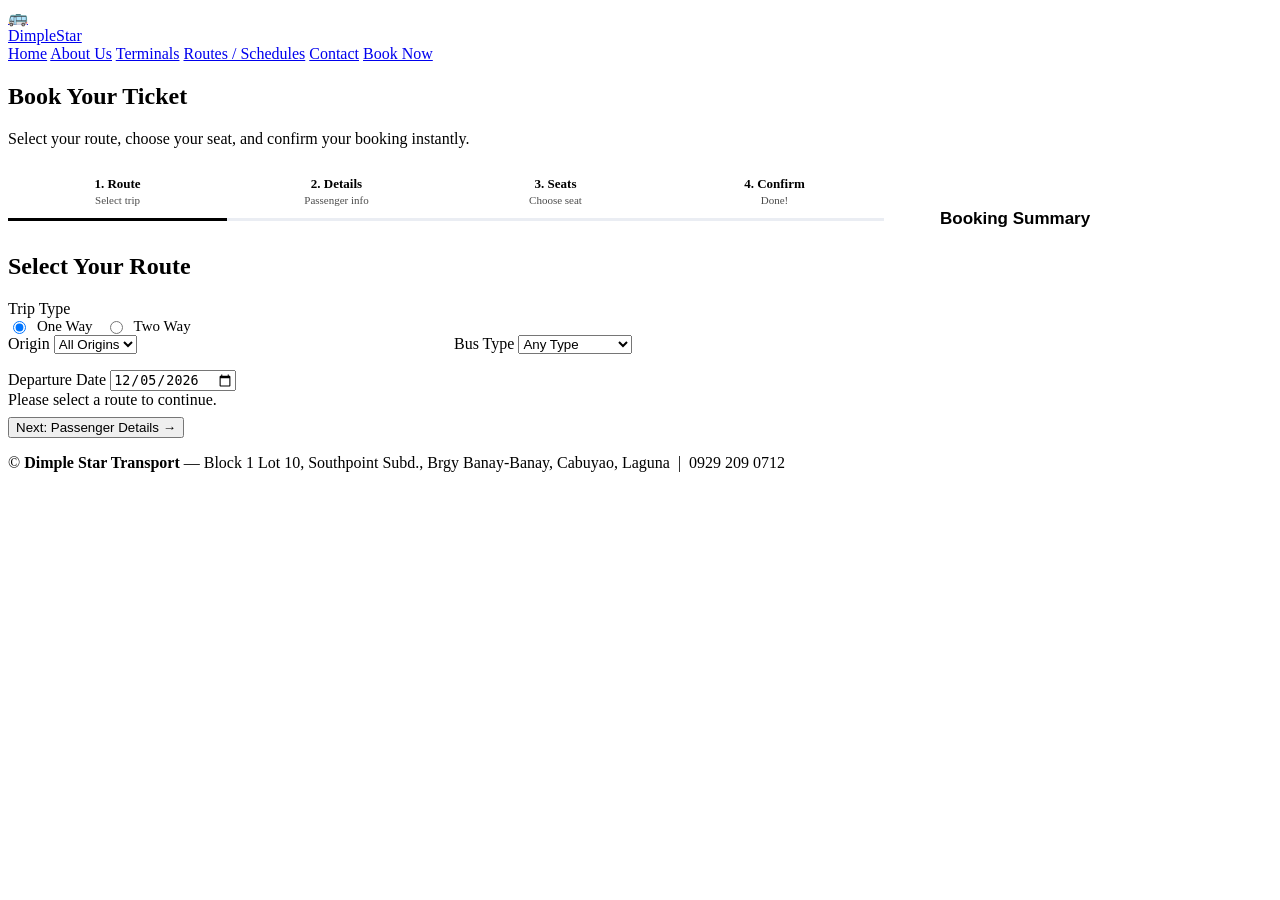
==== book.html @ 9d437df9 "redid the whole thing" ====
<!DOCTYPE html>
<html lang="en">
<head>
  <meta charset="UTF-8" />
  <meta name="viewport" content="width=device-width, initial-scale=1.0" />
  <title>Book Now — Dimple Star Transport</title>
  <link rel="stylesheet" href="style.css" />
  <style>
    .book-layout { display: grid; grid-template-columns: 1fr 360px; gap: 28px; }
    @media (max-width: 900px) { .book-layout { grid-template-columns: 1fr; } }

    .step-bar { display:flex; gap:0; margin-bottom:32px; }
    .step { flex:1; text-align:center; padding:12px 8px; font-size:13px; font-weight:600; color:var(--gray); border-bottom:3px solid #EAEDF3; transition:.2s; }
    .step.active { color:var(--navy); border-bottom-color:var(--gold); }
    .step.done   { color:var(--gold-dk); border-bottom-color:var(--gold); }
    .step span { display:block; font-size:11px; font-weight:400; margin-top:2px; opacity:.7; }

    .form-section { display:none; }
    .form-section.visible { display:block; }

    .route-option {
      border:2px solid #EAEDF3; border-radius:12px; padding:18px 20px;
      cursor:pointer; transition:.2s; margin-bottom:12px; display:flex; gap:16px; align-items:center;
    }
    .route-option:hover { border-color:var(--gold); background:rgba(232,160,32,.04); }
    .route-option.selected { border-color:var(--gold); background:rgba(232,160,32,.08); }
    .route-option input[type=radio] { display:none; }
    .route-time { font-family:'Syne',sans-serif; font-size:20px; font-weight:800; color:var(--navy); min-width:80px; }
    .route-meta { flex:1; }
    .route-meta small { color:var(--gray); font-size:13px; }
    .route-price { font-family:'Syne',sans-serif; font-size:18px; font-weight:800; color:var(--gold-dk); }

    .seat-grid {
      display:grid; grid-template-columns: repeat(4, 1fr);
      gap:8px; margin:20px 0;
    }
    .seat {
      aspect-ratio:1; display:flex; align-items:center; justify-content:center;
      border:2px solid #DDE0E8; border-radius:8px;
      font-size:12px; font-weight:600; color:var(--gray);
      cursor:pointer; transition:.2s;
      background: var(--white);
    }
    .seat:hover:not(.taken) { border-color:var(--gold); color:var(--navy); background:rgba(232,160,32,.08); }
    .seat.selected { border-color:var(--gold); background:var(--gold); color:var(--navy); }
    .seat.taken { background:#F0F0F0; color:#ccc; cursor:not-allowed; border-color:#E8E8E8; }
    .seat-legend { display:flex; gap:20px; font-size:12px; color:var(--gray); margin-bottom:12px; flex-wrap:wrap; }
    .seat-legend span { display:flex; align-items:center; gap:6px; }
    .leg-box { width:14px; height:14px; border-radius:4px; border:2px solid; }

    .summary-box { background:var(--navy); color:var(--white); border-radius:14px; padding:28px; position:sticky; top:90px; }
    .summary-box h3 { font-family:'Syne',sans-serif; font-size:17px; font-weight:700; margin-bottom:20px; color:var(--gold-lt); }
    .sum-row { display:flex; justify-content:space-between; font-size:14px; padding:8px 0; border-bottom:1px solid rgba(255,255,255,.1); }
    .sum-row:last-of-type { border-bottom:none; }
    .sum-label { color:rgba(255,255,255,.6); }
    .sum-val { font-weight:500; }
    .sum-total { font-family:'Syne',sans-serif; font-size:22px; font-weight:800; color:var(--gold-lt); margin-top:16px; }

    .confirmation-box { text-align:center; padding:40px 20px; }
    .conf-icon { font-size:64px; margin-bottom:16px; }
    .conf-ticket { background:var(--navy); border-radius:14px; padding:28px; text-align:left; margin-top:24px; color:var(--white); }
    .conf-ticket .ticket-row { display:flex; justify-content:space-between; padding:8px 0; border-bottom:1px solid rgba(255,255,255,.1); font-size:14px; }
    .conf-ticket .ticket-row:last-child { border-bottom:none; }
    .conf-ticket .t-label { color:rgba(255,255,255,.55); }
    .conf-ticket .ticket-num { font-family:'Syne',sans-serif; font-size:28px; font-weight:800; color:var(--gold-lt); margin-bottom:16px; }
  </style>
</head>
<body>

<header class="site-header">
  <a href="index.html" class="brand">
    <div class="brand-icon">🚌</div>
    <div class="brand-name">Dimple<span>Star</span></div>
  </a>
  <nav>
    <a href="index.html">Home</a>
    <a href="about.html">About Us</a>
    <a href="terminal.html">Terminals</a>
    <a href="routeschedule.html">Routes / Schedules</a>
    <a href="contact.html">Contact</a>
    <a href="book.html" class="book-btn active">Book Now</a>
  </nav>
  <div class="nav-auth" id="nav-auth"></div>
</header>

<section class="page-hero">
  <h1>Book Your <span class="accent">Ticket</span></h1>
  <p>Select your route, choose your seat, and confirm your booking instantly.</p>
</section>

<div class="main-content">
  <div class="book-layout">
    <!-- LEFT PANEL -->
    <div class="card">
      <!-- Step Bar -->
      <div class="step-bar">
        <div class="step active" id="tab1">1. Route<span>Select trip</span></div>
        <div class="step" id="tab2">2. Details<span>Passenger info</span></div>
        <div class="step" id="tab3">3. Seats<span>Choose seat</span></div>
        <div class="step" id="tab4">4. Confirm<span>Done!</span></div>
      </div>

      <!-- STEP 1: Route -->
      <div class="form-section visible" id="step1">
        <h2>Select Your Route</h2>
        <div class="field">
          <label>Trip Type</label>
          <div style="display:flex;gap:12px;">
            <label style="display:flex;align-items:center;gap:8px;text-transform:none;font-size:15px;color:var(--text);font-weight:400;cursor:pointer;">
              <input type="radio" name="way" value="1" checked id="oneWay"> One Way
            </label>
            <label style="display:flex;align-items:center;gap:8px;text-transform:none;font-size:15px;color:var(--text);font-weight:400;cursor:pointer;">
              <input type="radio" name="way" value="2" id="twoWay"> Two Way
            </label>
          </div>
        </div>

        <div style="display:grid;grid-template-columns:1fr 1fr;gap:16px;">
          <div class="field">
            <label>Origin</label>
            <select id="sel-origin" onchange="filterRoutes()">
              <option value="">All Origins</option>
            </select>
          </div>
          <div class="field">
            <label>Bus Type</label>
            <select id="sel-type" onchange="filterRoutes()">
              <option value="">Any Type</option>
              <option>Air Conditioned</option>
              <option>Ordinary</option>
            </select>
          </div>
          <div class="field">
            <label>Departure Date</label>
            <input type="date" id="dep-date" min="" />
          </div>
          <div class="field" id="return-field" style="display:none;">
            <label>Return Date</label>
            <input type="date" id="ret-date" />
          </div>
        </div>

        <div id="route-list"></div>
        <div id="route-error" class="alert alert-error">Please select a route to continue.</div>
        <button class="btn btn-primary" onclick="goStep(2)" style="margin-top:8px;">Next: Passenger Details →</button>
      </div>

      <!-- STEP 2: Details -->
      <div class="form-section" id="step2">
        <h2>Passenger Details</h2>
        <div style="display:grid;grid-template-columns:1fr 1fr;gap:16px;">
          <div class="field">
            <label>First Name</label>
            <input type="text" id="p-fname" placeholder="Juan" />
          </div>
          <div class="field">
            <label>Last Name</label>
            <input type="text" id="p-lname" placeholder="dela Cruz" />
          </div>
        </div>
        <div class="field">
          <label>Email Address</label>
          <input type="email" id="p-email" placeholder="juan@example.com" />
        </div>
        <div class="field">
          <label>Mobile Number</label>
          <input type="text" id="p-mobile" placeholder="09XX XXX XXXX" />
        </div>
        <div class="field">
          <label>Address</label>
          <input type="text" id="p-address" placeholder="Street, City, Province" />
        </div>
        <div class="field">
          <label>Number of Passengers</label>
          <input type="number" id="p-count" value="1" min="1" max="10" onchange="updateSeatCount()" />
        </div>
        <div id="details-error" class="alert alert-error">Please fill in all required fields.</div>
        <div style="display:flex;gap:12px;">
          <button class="btn btn-outline" onclick="goStep(1)">← Back</button>
          <button class="btn btn-primary" onclick="goStep(3)">Next: Choose Seats →</button>
        </div>
      </div>

      <!-- STEP 3: Seats -->
      <div class="form-section" id="step3">
        <h2>Choose Your Seat(s)</h2>
        <p style="font-size:14px;color:var(--gray);margin-bottom:16px;">Select <span id="need-seats" style="font-weight:600;color:var(--navy);">1</span> seat(s).</p>
        <div class="seat-legend">
          <span><span class="leg-box" style="background:#fff;border-color:#DDE0E8;"></span> Available</span>
          <span><span class="leg-box" style="background:var(--gold);border-color:var(--gold);"></span> Selected</span>
          <span><span class="leg-box" style="background:#F0F0F0;border-color:#E8E8E8;"></span> Taken</span>
        </div>
        <div class="seat-grid" id="seat-grid"></div>
        <div id="seat-error" class="alert alert-error">Please select the correct number of seats.</div>
        <div style="display:flex;gap:12px;">
          <button class="btn btn-outline" onclick="goStep(2)">← Back</button>
          <button class="btn btn-primary" onclick="goStep(4)">Confirm Booking →</button>
        </div>
      </div>

      <!-- STEP 4: Confirmation -->
      <div class="form-section" id="step4">
        <div class="confirmation-box">
          <div class="conf-icon">🎉</div>
          <h2 style="font-family:'Syne',sans-serif;font-weight:800;font-size:26px;color:var(--navy);">Booking Confirmed!</h2>
          <p style="color:var(--gray);margin-top:8px;">Your ticket has been reserved. Please arrive 30 minutes before departure.</p>
          <div class="conf-ticket">
            <div class="ticket-num" id="conf-ticketnum">TKT-000000</div>
            <div id="conf-details"></div>
          </div>
          <div style="margin-top:24px;display:flex;gap:12px;justify-content:center;flex-wrap:wrap;">
            <button class="btn btn-primary" onclick="window.print()">🖨️ Print Ticket</button>
            <a href="index.html" class="btn btn-outline">Back to Home</a>
          </div>
        </div>
      </div>
    </div>

    <!-- RIGHT: Summary -->
    <div>
      <div class="summary-box" id="summary-box">
        <h3>Booking Summary</h3>
        <div id="sum-content">
          <p style="color:rgba(255,255,255,.5);font-size:14px;">Select a route to see your summary.</p>
        </div>
      </div>
    </div>
  </div>
</div>

<footer class="site-footer">
  <p>&copy; <strong>Dimple Star Transport</strong> — Block 1 Lot 10, Southpoint Subd., Brgy Banay-Banay, Cabuyao, Laguna &nbsp;|&nbsp; 0929 209 0712</p>
</footer>

<script src="data.js"></script>
<script>
  // Preselect date
  const dateIn = document.getElementById('dep-date');
  dateIn.min = new Date().toISOString().split('T')[0];
  dateIn.value = dateIn.min;

  // Populate origins
  const origins = [...new Set(ROUTES.map(r => r.origin.trim()))].sort();
  const oSel = document.getElementById('sel-origin');
  origins.forEach(o => { const opt = document.createElement('option'); opt.value = opt.textContent = o; oSel.appendChild(opt); });

  // Two-way toggle
  document.querySelectorAll('[name=way]').forEach(r => {
    r.addEventListener('change', () => {
      document.getElementById('return-field').style.display = r.value === '2' ? 'block' : 'none';
    });
  });

  // Pre-select from URL
  const params = new URLSearchParams(location.search);
  const preBusid = params.get('busid');

  let selectedRoute = null;
  let selectedSeats = [];
  const TAKEN_SEATS = [7,8,9,10,11,12,13]; // from DB regs table

  function filterRoutes() {
    const origin = document.getElementById('sel-origin').value.trim();
    const type   = document.getElementById('sel-type').value;
    const filtered = ROUTES.filter(r => {
      if (origin && r.origin.trim() !== origin) return false;
      if (type   && r.bustype !== type) return false;
      return true;
    });
    renderRouteList(filtered);
  }

  function renderRouteList(list) {
    const el = document.getElementById('route-list');
    if (!list.length) { el.innerHTML = '<p style="color:var(--gray);padding:20px 0;">No routes match your filters.</p>'; return; }
    el.innerHTML = list.map(r => `
      <label class="route-option ${selectedRoute && selectedRoute.busid === r.busid ? 'selected' : ''}" onclick="selectRoute(${r.busid})">
        <input type="radio" name="route" value="${r.busid}" ${selectedRoute && selectedRoute.busid === r.busid ? 'checked' : ''} />
        <div class="route-time">${r.time}</div>
        <div class="route-meta">
          <strong>${r.origin} → ${r.destination}</strong><br>
          <small><span class="badge ${r.bustype==='Air Conditioned'?'badge-ac':'badge-ord'}">${r.bustype}</span></small>
        </div>
        <div class="route-price">₱${r.price}</div>
      </label>
    `).join('');
  }

  function selectRoute(busid) {
    selectedRoute = ROUTES.find(r => r.busid === busid);
    document.querySelectorAll('.route-option').forEach(el => el.classList.remove('selected'));
    event.currentTarget.classList.add('selected');
    updateSummary();
  }

  function updateSummary() {
    const count = parseInt(document.getElementById('p-count')?.value || 1);
    if (!selectedRoute) return;
    const total = selectedRoute.price * count;
    document.getElementById('sum-content').innerHTML = `
      <div class="sum-row"><span class="sum-label">Route</span><span class="sum-val">${selectedRoute.origin} → ${selectedRoute.destination}</span></div>
      <div class="sum-row"><span class="sum-label">Departure</span><span class="sum-val">${selectedRoute.time}</span></div>
      <div class="sum-row"><span class="sum-label">Bus Type</span><span class="sum-val">${selectedRoute.bustype}</span></div>
      <div class="sum-row"><span class="sum-label">Passengers</span><span class="sum-val">${count}</span></div>
      <div class="sum-row"><span class="sum-label">Price / pax</span><span class="sum-val">₱${selectedRoute.price}</span></div>
      <div class="sum-total">Total: ₱${total.toLocaleString()}</div>
    `;
  }

  function updateSeatCount() { updateSummary(); document.getElementById('need-seats').textContent = document.getElementById('p-count').value; }

  function buildSeatGrid() {
    const grid = document.getElementById('seat-grid');
    grid.innerHTML = '';
    selectedSeats = [];
    for (let i = 1; i <= 40; i++) {
      const div = document.createElement('div');
      div.className = 'seat' + (TAKEN_SEATS.includes(i) ? ' taken' : '');
      div.textContent = i;
      if (!TAKEN_SEATS.includes(i)) div.onclick = () => toggleSeat(i, div);
      grid.appendChild(div);
    }
  }

  function toggleSeat(num, el) {
    const need = parseInt(document.getElementById('p-count').value);
    if (el.classList.contains('selected')) {
      el.classList.remove('selected');
      selectedSeats = selectedSeats.filter(s => s !== num);
    } else {
      if (selectedSeats.length >= need) {
        alert(`You can only select ${need} seat(s). Deselect one first.`);
        return;
      }
      el.classList.add('selected');
      selectedSeats.push(num);
    }
  }

  function goStep(n) {
    // Validate
    if (n === 2 && !selectedRoute) {
      document.getElementById('route-error').classList.add('show'); return;
    }
    document.getElementById('route-error')?.classList.remove('show');

    if (n === 3) {
      const fname = document.getElementById('p-fname').value.trim();
      const lname = document.getElementById('p-lname').value.trim();
      const email = document.getElementById('p-email').value.trim();
      const mobile = document.getElementById('p-mobile').value.trim();
      if (!fname || !lname || !email || !mobile) {
        document.getElementById('details-error').classList.add('show'); return;
      }
      document.getElementById('details-error').classList.remove('show');
      document.getElementById('need-seats').textContent = document.getElementById('p-count').value;
      buildSeatGrid();
    }

    if (n === 4) {
      const need = parseInt(document.getElementById('p-count').value);
      if (selectedSeats.length !== need) {
        document.getElementById('seat-error').classList.add('show'); return;
      }
      document.getElementById('seat-error').classList.remove('show');
      // Save & show confirmation
      const booking = {
        name: document.getElementById('p-fname').value + ' ' + document.getElementById('p-lname').value,
        email: document.getElementById('p-email').value,
        mobile: document.getElementById('p-mobile').value,
        address: document.getElementById('p-address').value,
        bustype: selectedRoute.bustype,
        origin: selectedRoute.origin,
        destination: selectedRoute.destination,
        time: selectedRoute.time,
        price: selectedRoute.price * need,
        seats: selectedSeats.join(', '),
        date: document.getElementById('dep-date').value
      };
      const ticketNum = saveBooking(booking);
      document.getElementById('conf-ticketnum').textContent = 'TKT-' + ticketNum;
      document.getElementById('conf-details').innerHTML = `
        <div class="ticket-row"><span class="t-label">Passenger</span><span>${booking.name}</span></div>
        <div class="ticket-row"><span class="t-label">Route</span><span>${booking.origin} → ${booking.destination}</span></div>
        <div class="ticket-row"><span class="t-label">Departure</span><span>${booking.date} &nbsp; ${booking.time}</span></div>
        <div class="ticket-row"><span class="t-label">Bus Type</span><span>${booking.bustype}</span></div>
        <div class="ticket-row"><span class="t-label">Seats</span><span>${booking.seats}</span></div>
        <div class="ticket-row"><span class="t-label">Total Fare</span><span style="color:var(--gold-lt);font-weight:600;">₱${booking.price.toLocaleString()}</span></div>
      `;
    }

    // Switch steps
    for (let i = 1; i <= 4; i++) {
      document.getElementById('step'+i).classList.toggle('visible', i === n);
      const tab = document.getElementById('tab'+i);
      tab.classList.remove('active','done');
      if (i === n) tab.classList.add('active');
      if (i < n)  tab.classList.add('done');
    }
    updateSummary();
  }

  // Init
  filterRoutes();
  if (preBusid) {
    const r = ROUTES.find(r => r.busid == preBusid);
    if (r) {
      selectedRoute = r;
      document.getElementById('sel-origin').value = r.origin.trim();
      document.getElementById('sel-type').value = r.bustype;
      filterRoutes();
      updateSummary();
    }
  }
  renderNavAuth();
</script>
</body>
</html>
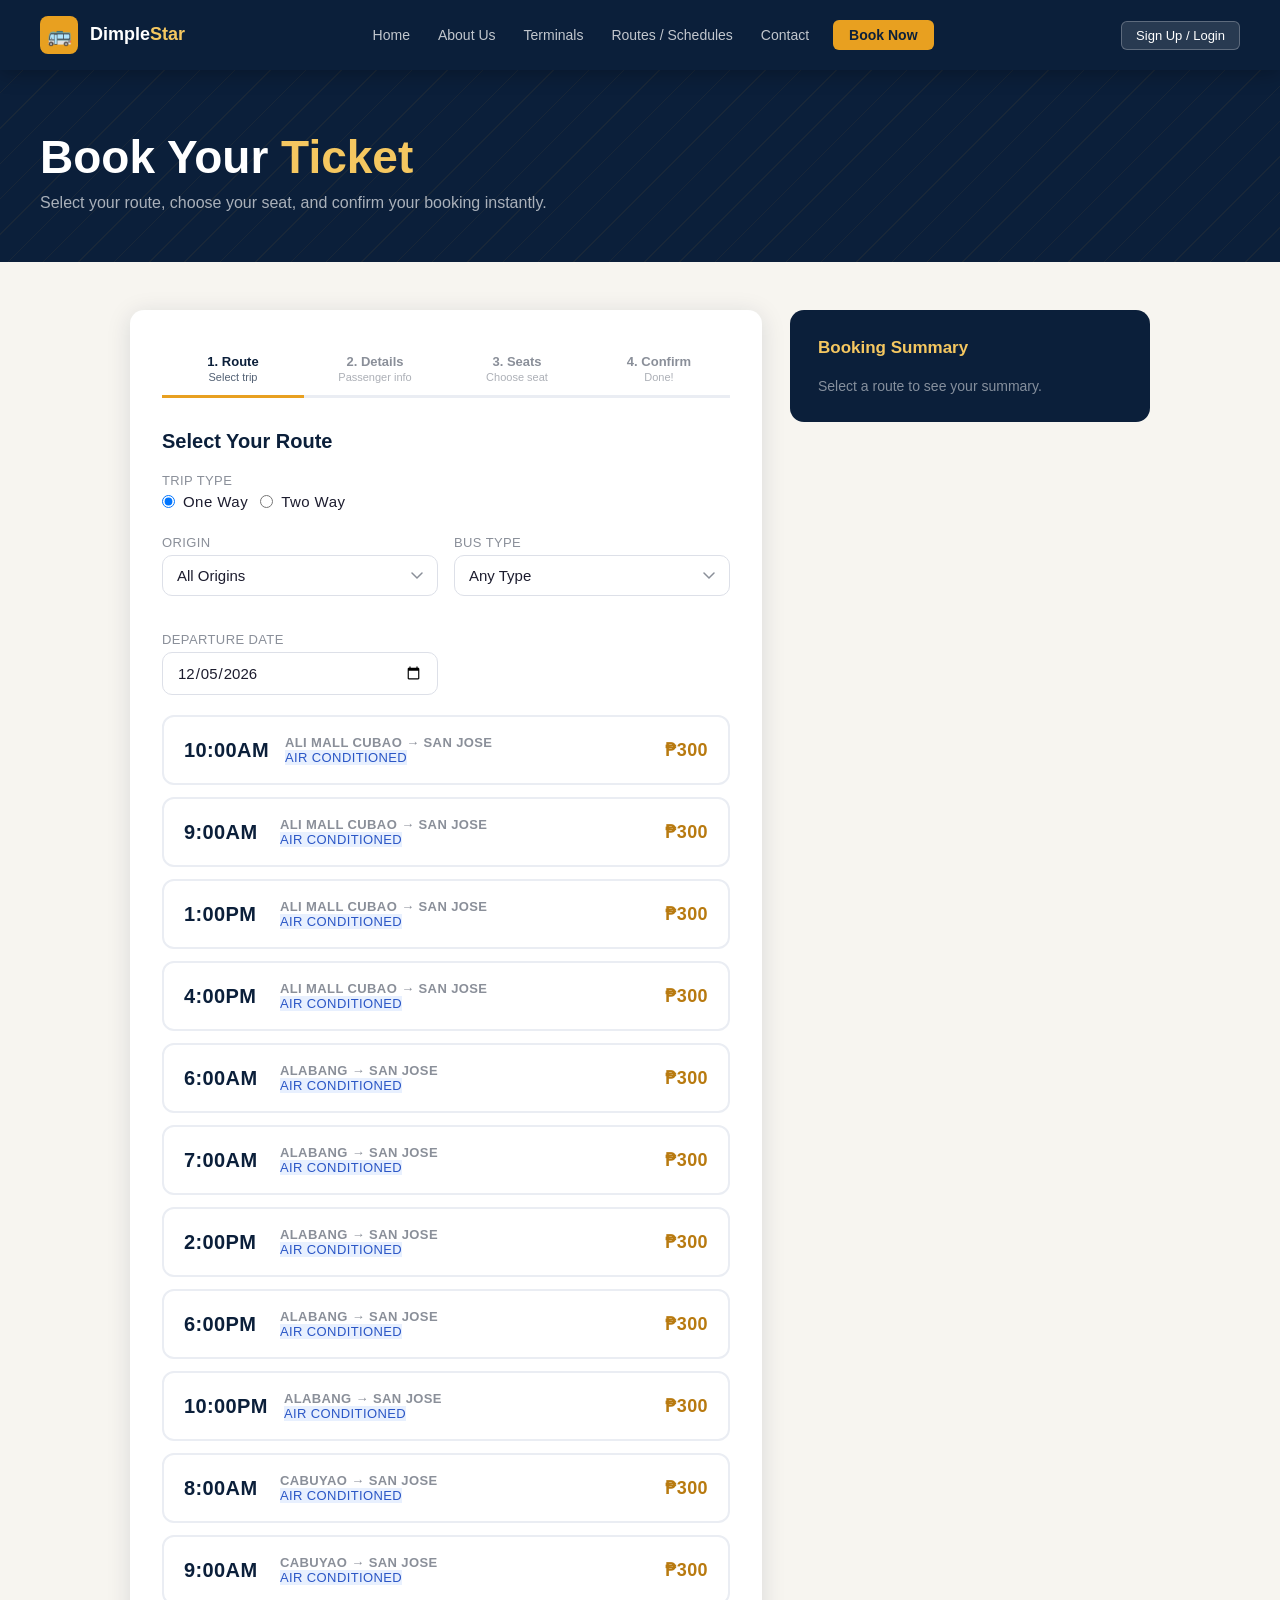
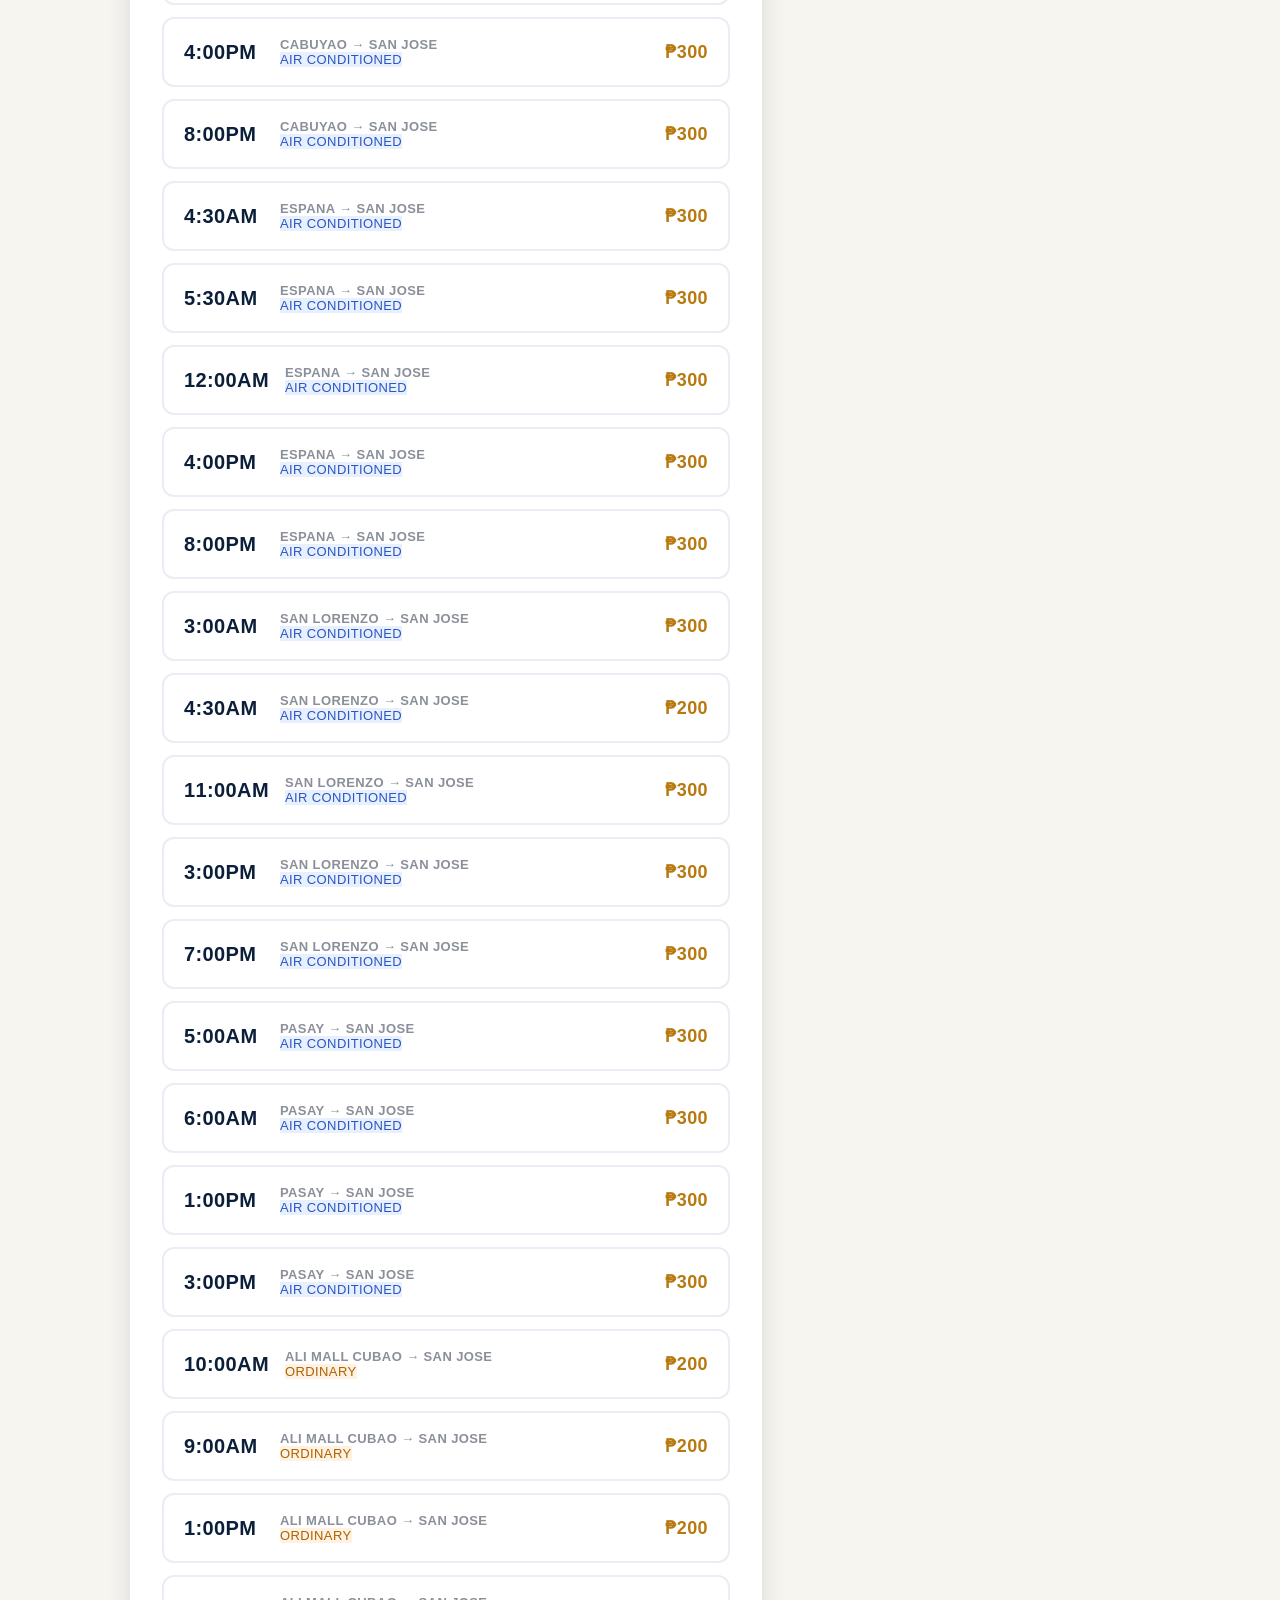
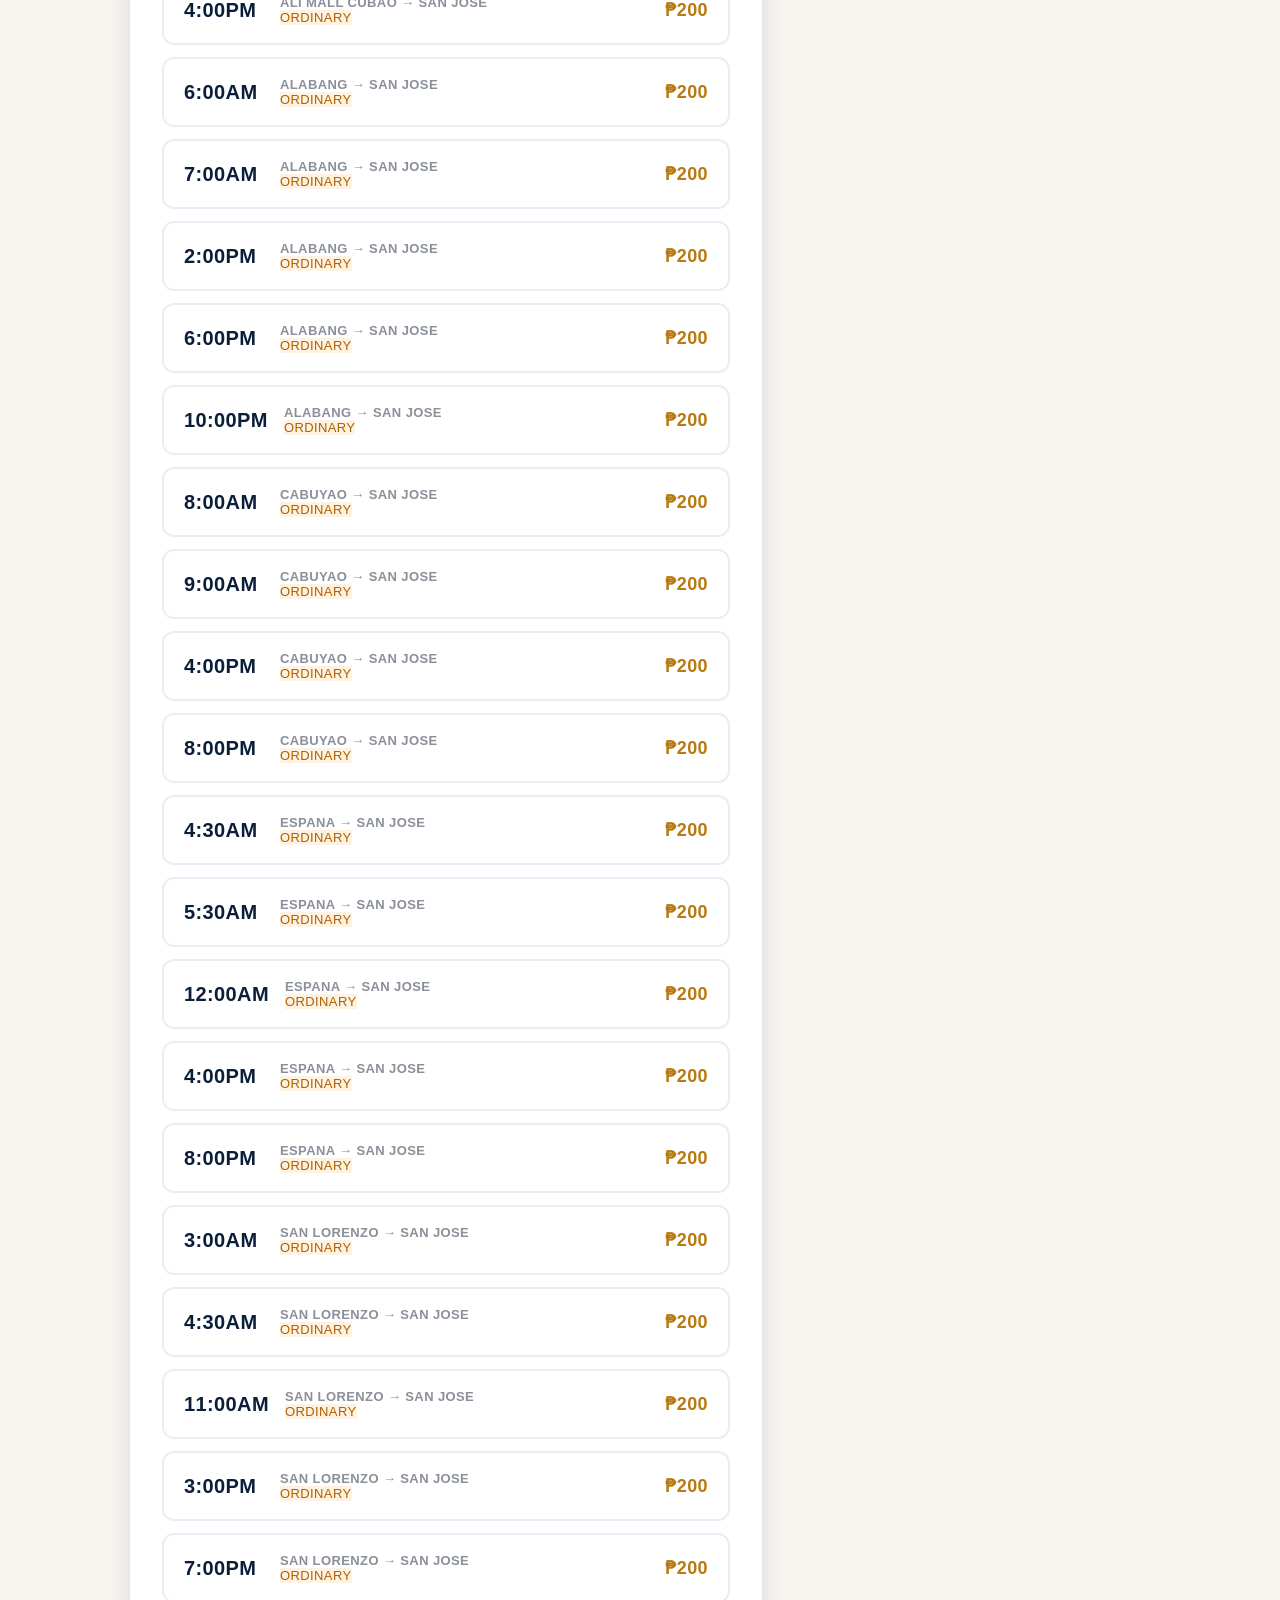
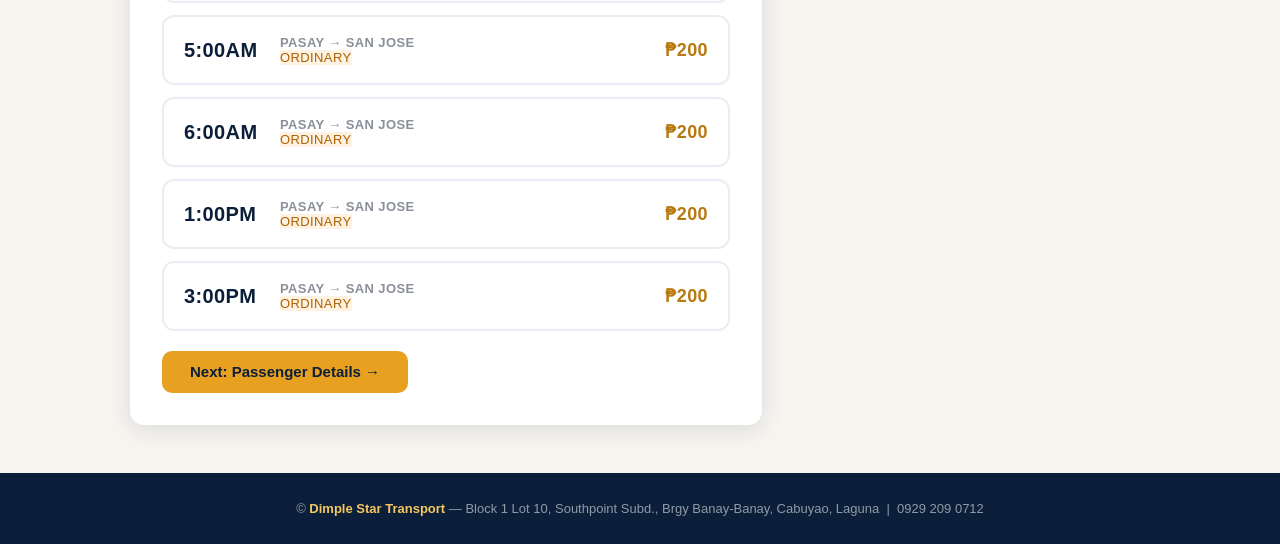
==== commit 29e82db7: "fixed UI" ====
--- a/book.html
+++ b/book.html
@@ -7,7 +7,7 @@
   <link rel="stylesheet" href="style.css" />
   <style>
     .book-layout { display: grid; grid-template-columns: 1fr 360px; gap: 28px; }
-    @media (max-width: 900px) { .book-layout { grid-template-columns: 1fr; } }
+    @media (max-width: 960px) { .book-layout { grid-template-columns: 1fr; } .summary-box { position: static; } }
 
     .step-bar { display:flex; gap:0; margin-bottom:32px; }
     .step { flex:1; text-align:center; padding:12px 8px; font-size:13px; font-weight:600; color:var(--gray); border-bottom:3px solid #EAEDF3; transition:.2s; }
@@ -81,7 +81,18 @@
     <a href="book.html" class="book-btn active">Book Now</a>
   </nav>
   <div class="nav-auth" id="nav-auth"></div>
+  <button class="hamburger" id="hamburger" aria-label="Toggle menu" onclick="toggleMenu()">
+    <span></span><span></span><span></span>
+  </button>
 </header>
+<nav class="mobile-nav" id="mobile-nav">
+  <a href="index.html">Home</a>
+  <a href="about.html">About Us</a>
+  <a href="terminal.html">Terminals</a>
+  <a href="routeschedule.html">Routes / Schedules</a>
+  <a href="contact.html">Contact</a>
+  <a href="book.html" class="book-btn">Book Now</a>
+</nav>
 
 <section class="page-hero">
   <h1>Book Your <span class="accent">Ticket</span></h1>
@@ -414,5 +425,14 @@
   }
   renderNavAuth();
 </script>
+
+<script>
+function toggleMenu() {
+  var hb = document.getElementById('hamburger');
+  var mn = document.getElementById('mobile-nav');
+  if (hb) hb.classList.toggle('open');
+  if (mn) mn.classList.toggle('open');
+}
+</script>
 </body>
 </html>
--- a/style.css
+++ b/style.css
@@ -0,0 +1,412 @@
+/* ===== Dimple Star Transport — Global Styles ===== */
+@import url('https://fonts.googleapis.com/css2?family=Syne:wght@400;600;700;800&family=DM+Sans:wght@300;400;500&display=swap');
+
+:root {
+  --gold:    #E8A020;
+  --gold-lt: #F5C760;
+  --gold-dk: #B87A10;
+  --navy:    #0B1F3A;
+  --navy-md: #152D52;
+  --navy-lt: #1E3F6E;
+  --white:   #FFFFFF;
+  --off:     #F7F5F0;
+  --gray:    #8A8F99;
+  --text:    #1C1C2E;
+  --radius:  10px;
+  --shadow:  0 4px 24px rgba(11,31,58,.13);
+  --header-h: 70px;
+}
+
+*, *::before, *::after { box-sizing: border-box; margin: 0; padding: 0; }
+
+html { scroll-behavior: smooth; }
+
+body {
+  font-family: 'DM Sans', sans-serif;
+  background: var(--off);
+  color: var(--text);
+  min-height: 100vh;
+  display: flex;
+  flex-direction: column;
+}
+
+/* ================================================================
+   HEADER
+   ================================================================ */
+.site-header {
+  background: var(--navy);
+  color: var(--white);
+  padding: 0 40px;
+  display: flex;
+  align-items: center;
+  justify-content: space-between;
+  height: var(--header-h);
+  position: sticky;
+  top: 0;
+  z-index: 100;
+  box-shadow: 0 2px 20px rgba(0,0,0,.3);
+}
+
+.site-header .brand {
+  display: flex;
+  align-items: center;
+  gap: 12px;
+  text-decoration: none;
+  flex-shrink: 0;
+}
+.site-header .brand-icon {
+  width: 38px; height: 38px;
+  background: var(--gold);
+  border-radius: 8px;
+  display: flex; align-items: center; justify-content: center;
+  font-size: 20px;
+}
+.site-header .brand-name {
+  font-family: 'Syne', sans-serif;
+  font-weight: 700;
+  font-size: 18px;
+  color: var(--white);
+  line-height: 1.1;
+}
+.site-header .brand-name span { color: var(--gold-lt); }
+
+/* ================================================================
+   NAV (desktop)
+   ================================================================ */
+nav {
+  display: flex;
+  align-items: center;
+  gap: 4px;
+}
+nav a {
+  color: rgba(255,255,255,.75);
+  text-decoration: none;
+  font-size: 14px;
+  font-weight: 400;
+  padding: 6px 12px;
+  border-radius: 6px;
+  transition: color .2s, background .2s;
+  white-space: nowrap;
+}
+nav a:hover { color: var(--white); background: rgba(255,255,255,.1); }
+nav a.active { color: var(--gold-lt); font-weight: 500; }
+nav a.book-btn {
+  background: var(--gold);
+  color: var(--navy);
+  font-weight: 600;
+  padding: 7px 16px;
+  margin-left: 8px;
+}
+nav a.book-btn:hover { background: var(--gold-lt); color: var(--navy); }
+
+/* ================================================================
+   AUTH AREA (right side of header)
+   ================================================================ */
+.nav-auth {
+  display: flex;
+  align-items: center;
+  gap: 10px;
+  flex-shrink: 0;
+  margin-left: 12px;
+}
+.nav-welcome { color: rgba(255,255,255,.8); font-size: 13px; white-space: nowrap; }
+.nav-link-btn {
+  background: rgba(255,255,255,.12);
+  color: var(--white) !important;
+  border: 1px solid rgba(255,255,255,.25);
+  border-radius: 6px;
+  padding: 6px 14px;
+  font-size: 13px;
+  text-decoration: none;
+  transition: background .2s;
+  white-space: nowrap;
+}
+.nav-link-btn:hover { background: rgba(255,255,255,.22) !important; }
+
+/* ================================================================
+   HAMBURGER (mobile only)
+   ================================================================ */
+.hamburger {
+  display: none;
+  flex-direction: column;
+  justify-content: center;
+  gap: 5px;
+  width: 36px; height: 36px;
+  background: none;
+  border: none;
+  cursor: pointer;
+  padding: 4px;
+  border-radius: 6px;
+  transition: background .2s;
+  flex-shrink: 0;
+}
+.hamburger:hover { background: rgba(255,255,255,.1); }
+.hamburger span {
+  display: block;
+  width: 22px; height: 2px;
+  background: var(--white);
+  border-radius: 2px;
+  transition: transform .3s, opacity .3s;
+}
+/* X state */
+.hamburger.open span:nth-child(1) { transform: translateY(7px) rotate(45deg); }
+.hamburger.open span:nth-child(2) { opacity: 0; }
+.hamburger.open span:nth-child(3) { transform: translateY(-7px) rotate(-45deg); }
+
+/* Mobile nav drawer */
+.mobile-nav {
+  display: none;
+  flex-direction: column;
+  background: var(--navy-md);
+  padding: 8px 0 16px;
+  box-shadow: 0 8px 24px rgba(0,0,0,.3);
+}
+.mobile-nav.open { display: flex; }
+.mobile-nav a {
+  color: rgba(255,255,255,.8);
+  text-decoration: none;
+  font-size: 15px;
+  padding: 12px 24px;
+  transition: background .2s, color .2s;
+  border-bottom: 1px solid rgba(255,255,255,.06);
+}
+.mobile-nav a:last-child { border-bottom: none; }
+.mobile-nav a:hover, .mobile-nav a.active { background: rgba(255,255,255,.08); color: var(--gold-lt); }
+.mobile-nav a.book-btn {
+  background: var(--gold);
+  color: var(--navy);
+  font-weight: 600;
+  margin: 10px 16px 0;
+  border-radius: 8px;
+  text-align: center;
+  border-bottom: none;
+}
+.mobile-nav a.book-btn:hover { background: var(--gold-lt); }
+
+/* ================================================================
+   PAGE HERO
+   ================================================================ */
+.page-hero {
+  background: var(--navy);
+  color: var(--white);
+  padding: 60px 40px 50px;
+  position: relative;
+  overflow: hidden;
+}
+.page-hero::before {
+  content: '';
+  position: absolute; inset: 0;
+  background: repeating-linear-gradient(
+    -45deg,
+    transparent 0, transparent 24px,
+    rgba(232,160,32,.06) 24px, rgba(232,160,32,.06) 25px
+  );
+  pointer-events: none;
+}
+.page-hero h1 {
+  font-family: 'Syne', sans-serif;
+  font-size: clamp(28px, 4vw, 46px);
+  font-weight: 800;
+  position: relative;
+}
+.page-hero h1 .accent { color: var(--gold-lt); }
+.page-hero p {
+  color: rgba(255,255,255,.65);
+  margin-top: 10px;
+  font-size: 16px;
+  position: relative;
+  max-width: 560px;
+}
+
+/* ================================================================
+   MAIN CONTENT
+   ================================================================ */
+.main-content {
+  flex: 1;
+  padding: 48px 40px;
+  max-width: 1100px;
+  width: 100%;
+  margin: 0 auto;
+}
+
+/* ================================================================
+   CARDS
+   ================================================================ */
+.card {
+  background: var(--white);
+  border-radius: 14px;
+  box-shadow: var(--shadow);
+  padding: 32px;
+}
+.card h2 {
+  font-family: 'Syne', sans-serif;
+  font-size: 20px;
+  font-weight: 700;
+  margin-bottom: 20px;
+  color: var(--navy);
+}
+.card h3 {
+  font-family: 'Syne', sans-serif;
+  font-size: 16px;
+  font-weight: 600;
+  color: var(--navy);
+  margin-bottom: 8px;
+}
+
+/* ================================================================
+   FOOTER
+   ================================================================ */
+.site-footer {
+  background: var(--navy);
+  color: rgba(255,255,255,.55);
+  text-align: center;
+  padding: 28px 40px;
+  font-size: 13px;
+  margin-top: auto;
+}
+.site-footer strong { color: var(--gold-lt); }
+
+/* ================================================================
+   FORM ELEMENTS
+   ================================================================ */
+label {
+  font-size: 13px;
+  font-weight: 500;
+  color: var(--gray);
+  display: block;
+  margin-bottom: 5px;
+  letter-spacing: .03em;
+  text-transform: uppercase;
+}
+input[type=text], input[type=email], input[type=password],
+input[type=number], input[type=date], select, textarea {
+  width: 100%;
+  padding: 11px 14px;
+  border: 1.5px solid #DDE0E8;
+  border-radius: var(--radius);
+  font-family: 'DM Sans', sans-serif;
+  font-size: 15px;
+  color: var(--text);
+  background: var(--white);
+  transition: border-color .2s, box-shadow .2s;
+  outline: none;
+  appearance: none;
+  -webkit-appearance: none;
+}
+input:focus, select:focus, textarea:focus {
+  border-color: var(--gold);
+  box-shadow: 0 0 0 3px rgba(232,160,32,.15);
+}
+select {
+  background-image: url("data:image/svg+xml,%3Csvg xmlns='http://www.w3.org/2000/svg' width='12' height='8' viewBox='0 0 12 8'%3E%3Cpath d='M1 1l5 5 5-5' stroke='%238A8F99' stroke-width='1.5' fill='none' stroke-linecap='round'/%3E%3C/svg%3E");
+  background-repeat: no-repeat;
+  background-position: right 14px center;
+  padding-right: 36px;
+}
+.field { margin-bottom: 20px; }
+
+/* ================================================================
+   BUTTONS
+   ================================================================ */
+.btn {
+  display: inline-flex;
+  align-items: center;
+  justify-content: center;
+  gap: 8px;
+  padding: 12px 28px;
+  border-radius: var(--radius);
+  font-family: 'DM Sans', sans-serif;
+  font-size: 15px;
+  font-weight: 600;
+  cursor: pointer;
+  border: none;
+  transition: transform .15s, box-shadow .15s, background .2s;
+  text-decoration: none;
+  line-height: 1.2;
+}
+.btn:active { transform: scale(.98); }
+.btn-primary { background: var(--gold); color: var(--navy); }
+.btn-primary:hover { background: var(--gold-lt); box-shadow: 0 6px 20px rgba(232,160,32,.35); }
+.btn-outline { background: transparent; color: var(--navy); border: 2px solid var(--navy); }
+.btn-outline:hover { background: var(--navy); color: var(--white); }
+.btn-navy { background: var(--navy); color: var(--white); }
+.btn-navy:hover { background: var(--navy-lt); }
+.btn-full { width: 100%; }
+
+/* ================================================================
+   ALERTS
+   ================================================================ */
+.alert {
+  padding: 12px 16px;
+  border-radius: 8px;
+  font-size: 14px;
+  margin-bottom: 16px;
+  display: none;
+}
+.alert.show { display: block; }
+.alert-error   { background: #FEE8E8; color: #C0392B; border-left: 4px solid #C0392B; }
+.alert-success { background: #E8F8F0; color: #1A8C52; border-left: 4px solid #1A8C52; }
+
+/* ================================================================
+   TABLE
+   ================================================================ */
+.data-table { width: 100%; border-collapse: collapse; font-size: 14px; }
+.data-table th {
+  background: var(--navy);
+  color: var(--gold-lt);
+  font-family: 'Syne', sans-serif;
+  font-weight: 600;
+  font-size: 12px;
+  letter-spacing: .05em;
+  text-transform: uppercase;
+  padding: 12px 16px;
+  text-align: left;
+}
+.data-table td {
+  padding: 12px 16px;
+  border-bottom: 1px solid #EAEDF3;
+  color: var(--text);
+  vertical-align: middle;
+}
+.data-table tr:last-child td { border-bottom: none; }
+.data-table tr:hover td { background: #F9F8F5; }
+.data-table .badge {
+  display: inline-block;
+  padding: 3px 10px;
+  border-radius: 20px;
+  font-size: 12px;
+  font-weight: 500;
+}
+.badge-ac    { background: #E8F0FE; color: #2A56C6; }
+.badge-ord   { background: #FEF3E2; color: #B06000; }
+.badge-price { background: #E8F8F0; color: #1A8C52; font-weight: 600; }
+
+/* ================================================================
+   RESPONSIVE — BREAKPOINTS
+   ================================================================ */
+
+/* Tablet: hide desktop nav, show hamburger */
+@media (max-width: 900px) {
+  nav { display: none; }
+  .hamburger { display: flex; }
+  .site-header { padding: 0 20px; gap: 12px; }
+  .nav-auth { margin-left: auto; }
+}
+
+/* Small tablets / large phones */
+@media (max-width: 768px) {
+  .site-header { padding: 0 16px; }
+  .main-content { padding: 28px 20px; }
+  .page-hero { padding: 40px 20px 32px; }
+  .site-footer { padding: 24px 20px; }
+  .card { padding: 24px 20px; }
+}
+
+/* Mobile */
+@media (max-width: 480px) {
+  .site-header { padding: 0 14px; }
+  .main-content { padding: 20px 14px; }
+  .page-hero { padding: 32px 14px 24px; }
+  .card { padding: 20px 16px; }
+  .btn { padding: 11px 20px; font-size: 14px; }
+}
